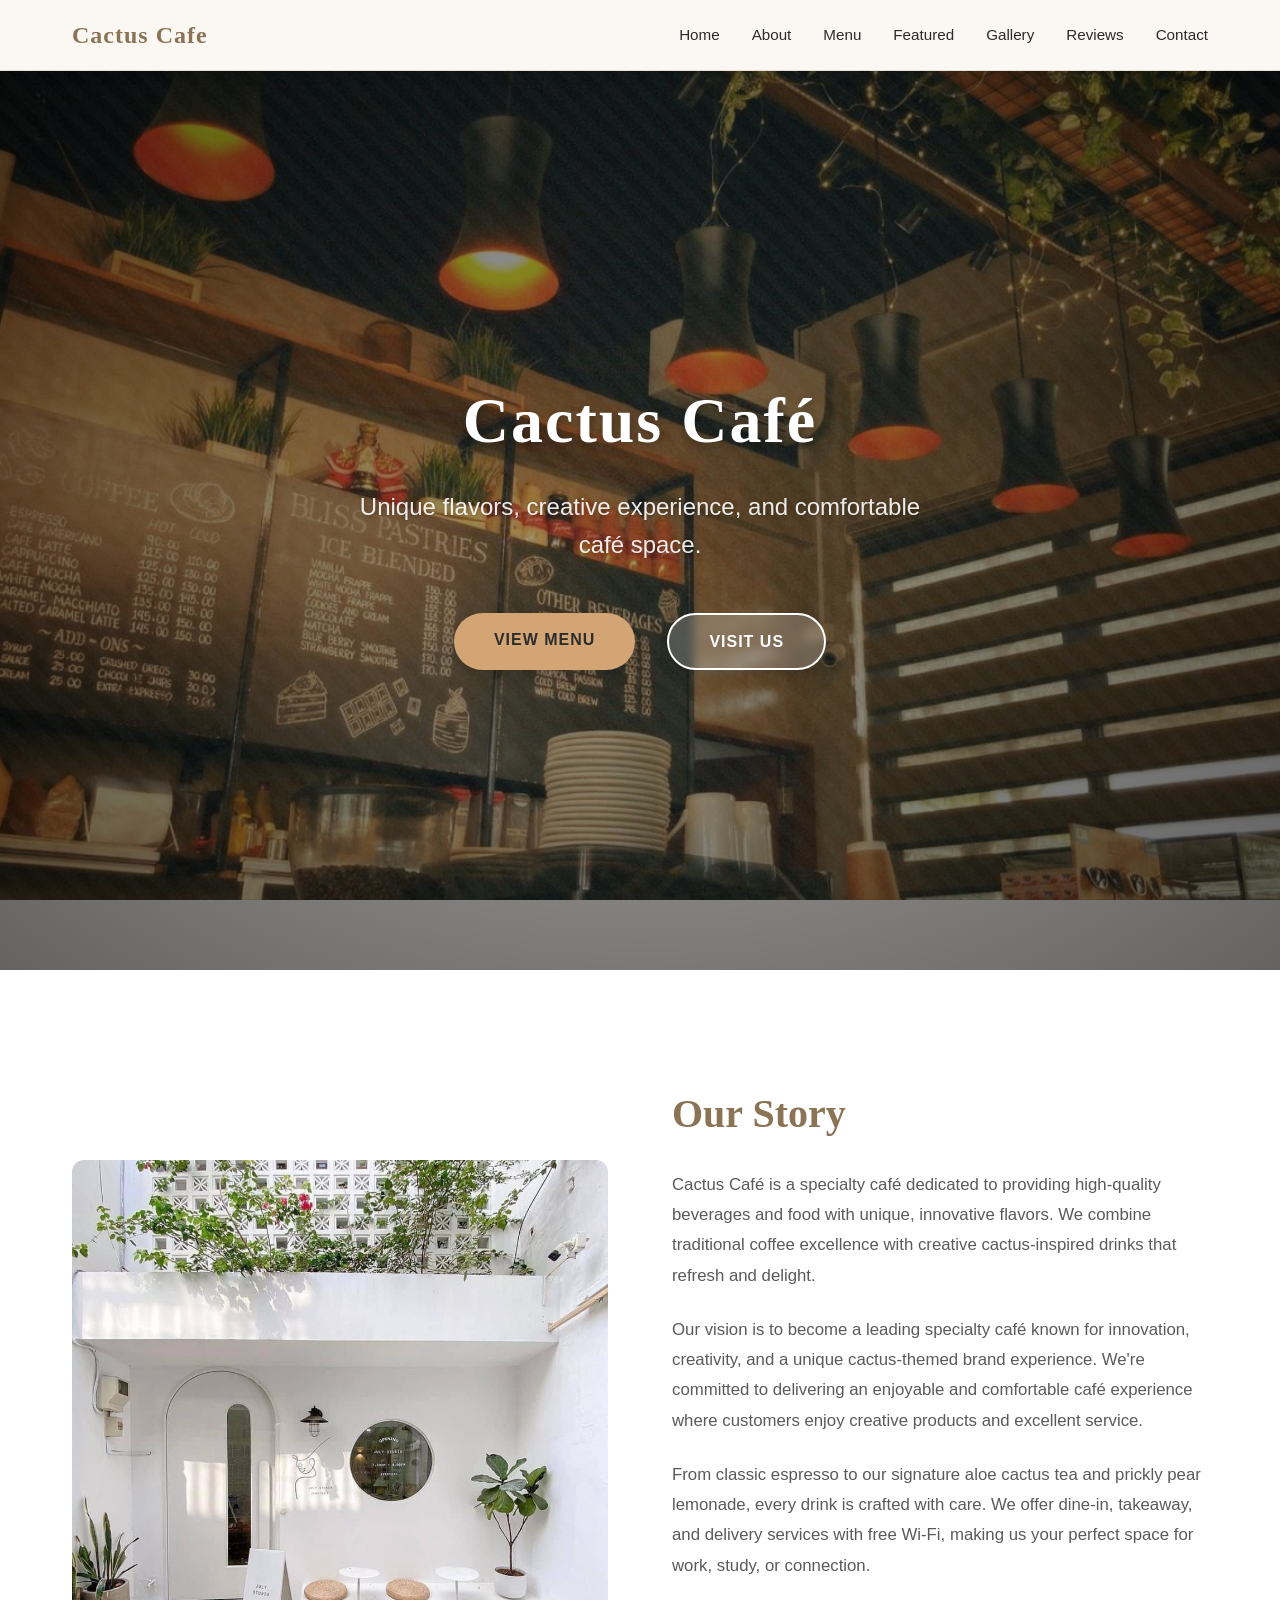
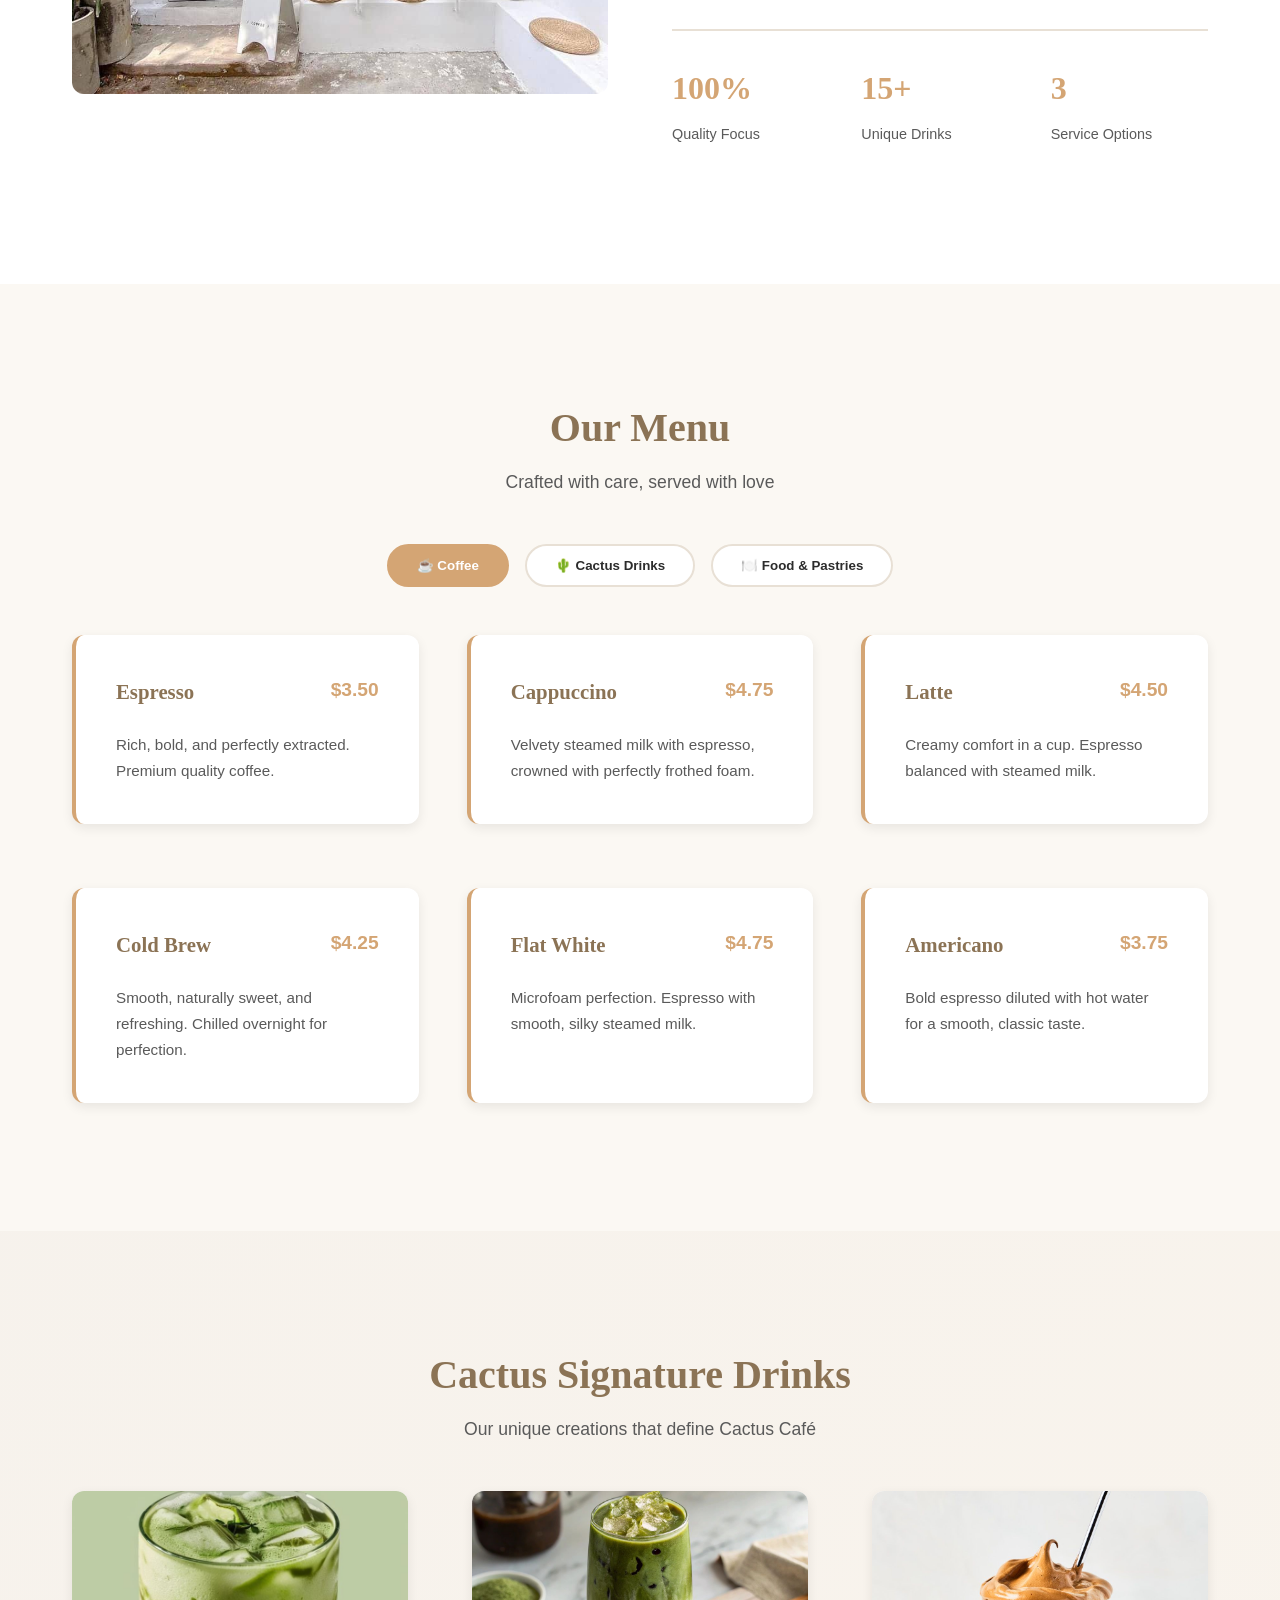
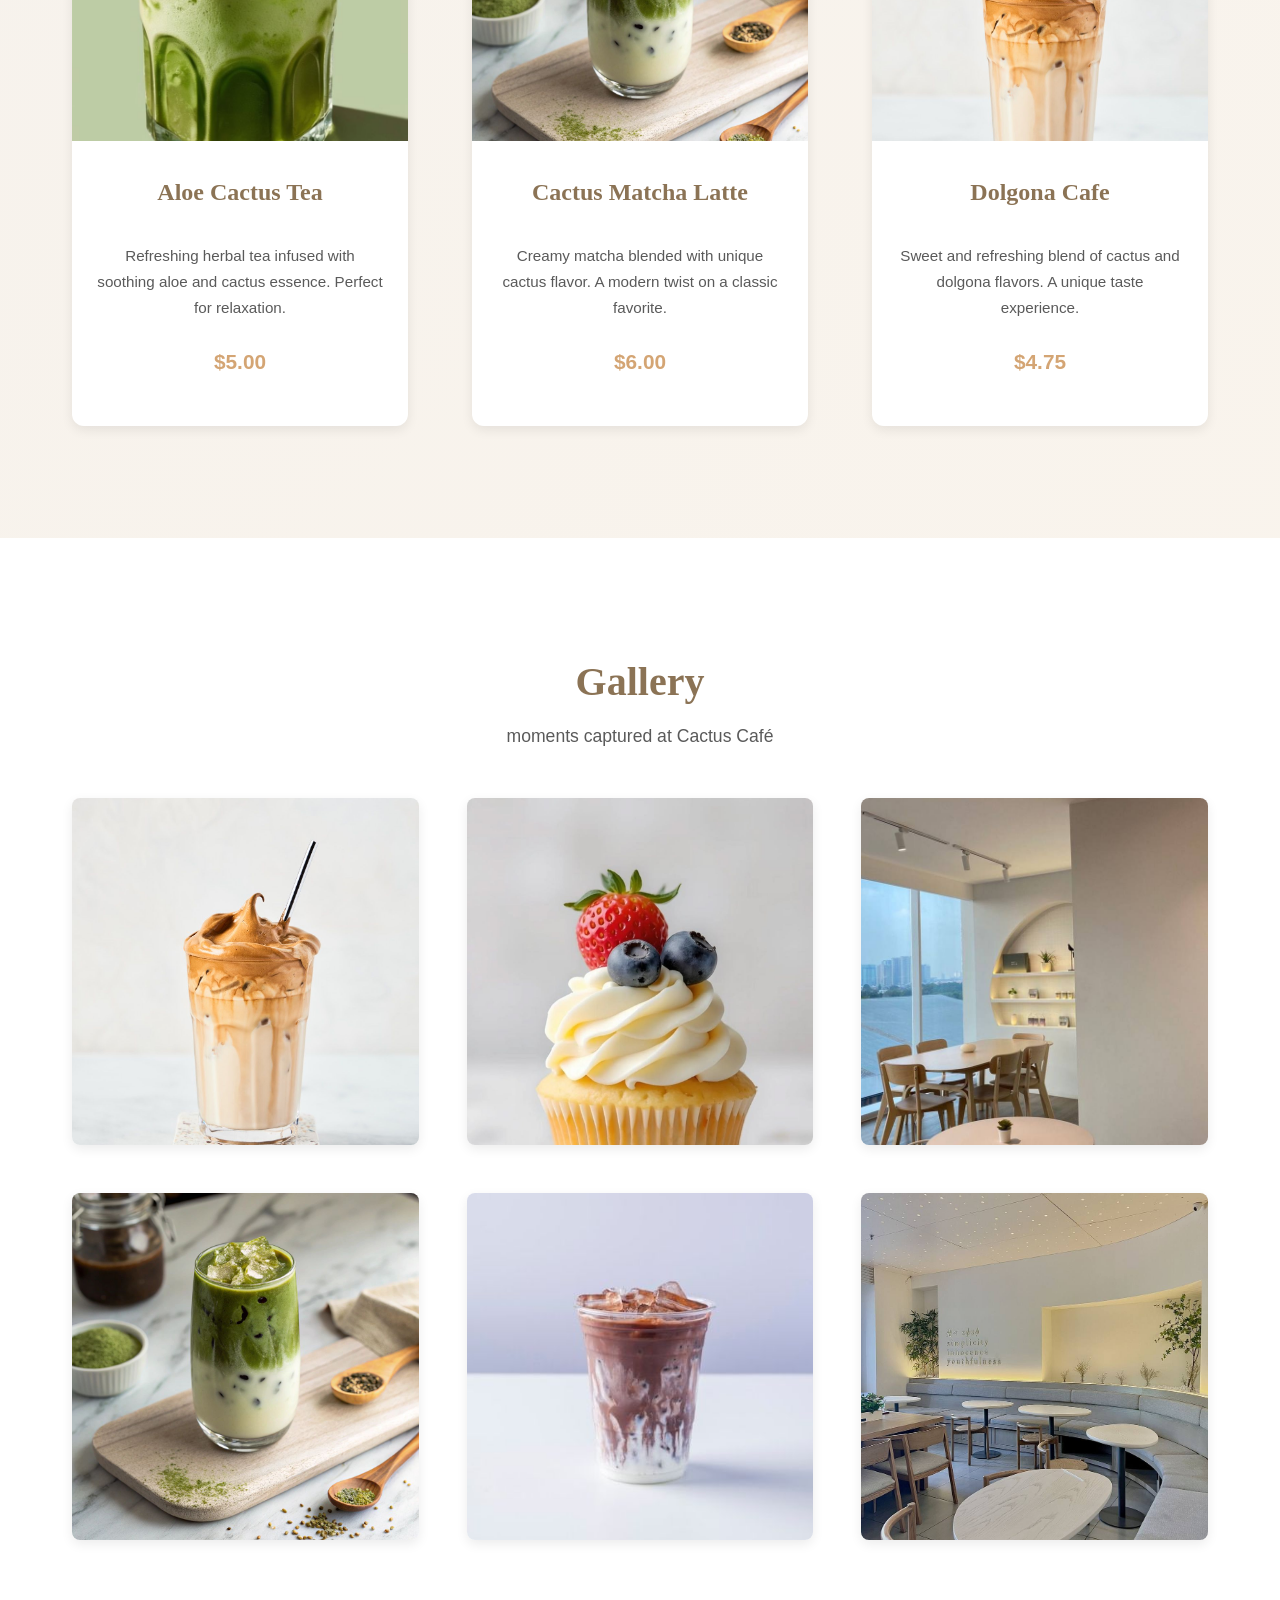
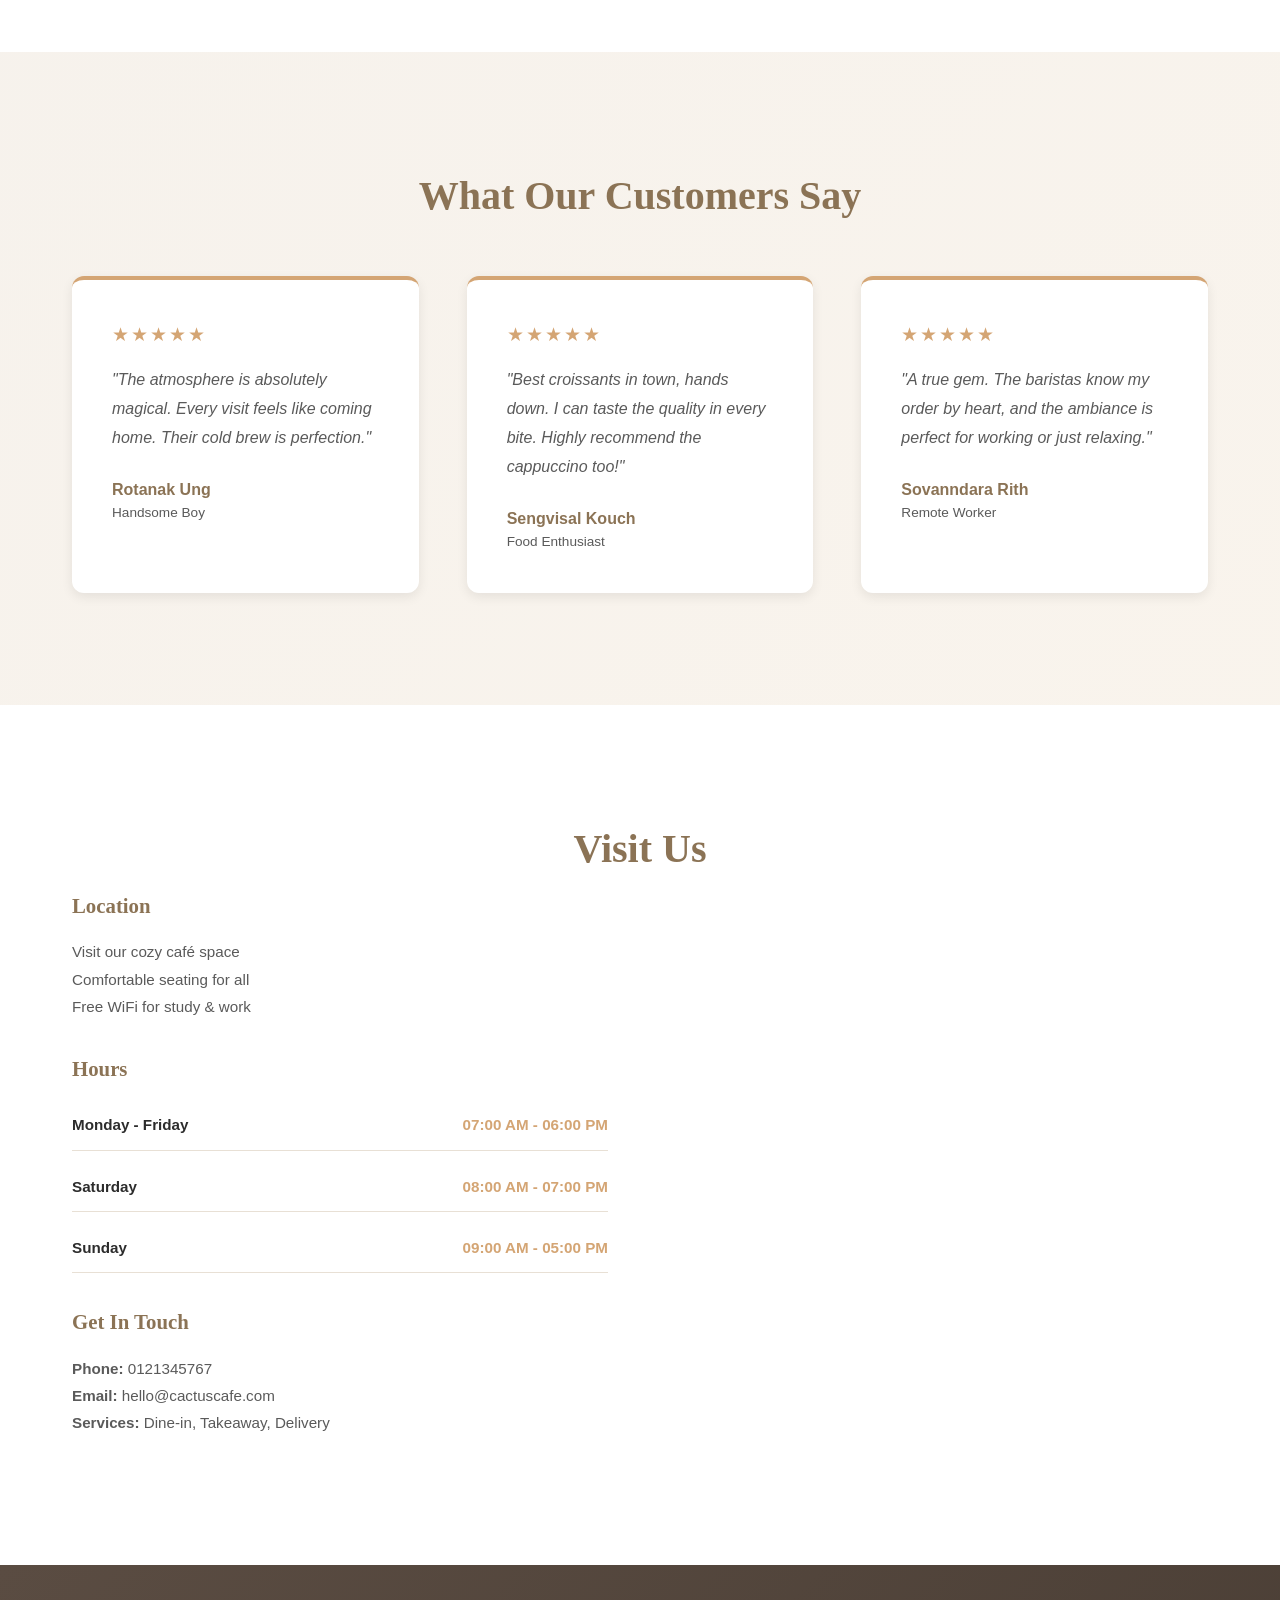
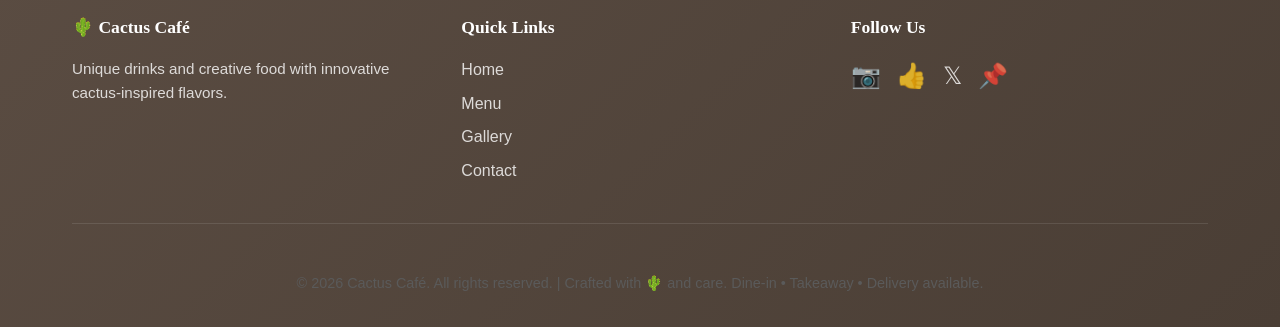
==== index.html @ aa080a0a "Add files via upload" ====
<!DOCTYPE html>
<html lang="en">
<head>
    <meta charset="UTF-8">
    <meta name="viewport" content="width=device-width, initial-scale=1.0">
    <meta name="description" content="Brewed With Passion - Specialty coffee, artisan pastries, and good conversations">
    <title>Brewed With Passion - Specialty Café</title>
    <link rel="stylesheet" href="css/styles.css">
</head>
<body>
    <!-- Navigation Bar -->
    <nav class="navbar">
        <div class="navbar-container">
            <div class="logo">Cactus Cafe</div>
            <ul class="nav-menu">
                <li><a href="#home" class="nav-link">Home</a></li>
                <li><a href="#about" class="nav-link">About</a></li>
                <li><a href="#menu" class="nav-link">Menu</a></li>
                <li><a href="#featured" class="nav-link">Featured</a></li>
                <li><a href="#gallery" class="nav-link">Gallery</a></li>
                <li><a href="#testimonials" class="nav-link">Reviews</a></li>
                <li><a href="#contact" class="nav-link">Contact</a></li>
            </ul>
            <div class="hamburger">
                <span></span>
                <span></span>
                <span></span>
            </div>
        </div>
    </nav>

    <!-- Hero Section -->
    <section id="home" class="hero">
        <div class="hero-overlay"></div>
        <div class="hero-content">
            <h1 class="hero-title">Cactus Café</h1>
            <p class="hero-tagline">Unique flavors, creative experience, and comfortable café space.</p>
            <div class="hero-buttons">
                <a href="#menu" class="btn btn-primary">View Menu</a>
                <a href="#contact" class="btn btn-secondary">Visit Us</a>
            </div>
        </div>
    </section>

    <!-- About Section -->
    <section id="about" class="about">
        <div class="container">
            <div class="about-grid">
                <div class="about-image fade-in">
                    <img src="./pictures/photo_2026-02-24_01-45-37.jpg" alt="About Us" class="responsive-image">
                </div>
                <div class="about-content fade-in">
                    <h2>Our Story</h2>
                    <p>Cactus Café is a specialty café dedicated to providing high-quality beverages and food with unique, innovative flavors. We combine traditional coffee excellence with creative cactus-inspired drinks that refresh and delight.</p>
                    <p>Our vision is to become a leading specialty café known for innovation, creativity, and a unique cactus-themed brand experience. We're committed to delivering an enjoyable and comfortable café experience where customers enjoy creative products and excellent service.</p>
                    <p>From classic espresso to our signature aloe cactus tea and prickly pear lemonade, every drink is crafted with care. We offer dine-in, takeaway, and delivery services with free Wi-Fi, making us your perfect space for work, study, or connection.</p>
                    <div class="about-stats">
                        <div class="stat">
                            <h3>100%</h3>
                            <p>Quality Focus</p>
                        </div>
                        <div class="stat">
                            <h3>15+</h3>
                            <p>Unique Drinks</p>
                        </div>
                        <div class="stat">
                            <h3>3</h3>
                            <p>Service Options</p>
                        </div>
                    </div>
                </div>
            </div>
        </div>
    </section>

    <!-- Menu Section -->
    <section id="menu" class="menu">
        <div class="container">
            <h2 class="section-title">Our Menu</h2>
            <p class="section-subtitle">Crafted with care, served with love</p>
            
            <div class="menu-categories">
                <button class="category-btn active" data-category="coffee">☕ Coffee</button>
                <button class="category-btn" data-category="cactus">🌵 Cactus Drinks</button>
                <button class="category-btn" data-category="food">🍽️ Food & Pastries</button>
            </div>

            <div class="menu-items">
                <!-- Coffee Items -->
                <div class="menu-category" data-category="coffee">
                    <div class="menu-card fade-in">
                        <div class="menu-header">
                            <h3>Espresso</h3>
                            <span class="price">$3.50</span>
                        </div>
                        <p>Rich, bold, and perfectly extracted. Premium quality coffee.</p>
                    </div>
                    <div class="menu-card fade-in">
                        <div class="menu-header">
                            <h3>Cappuccino</h3>
                            <span class="price">$4.75</span>
                        </div>
                        <p>Velvety steamed milk with espresso, crowned with perfectly frothed foam.</p>
                    </div>
                    <div class="menu-card fade-in">
                        <div class="menu-header">
                            <h3>Latte</h3>
                            <span class="price">$4.50</span>
                        </div>
                        <p>Creamy comfort in a cup. Espresso balanced with steamed milk.</p>
                    </div>
                    <div class="menu-card fade-in">
                        <div class="menu-header">
                            <h3>Cold Brew</h3>
                            <span class="price">$4.25</span>
                        </div>
                        <p>Smooth, naturally sweet, and refreshing. Chilled overnight for perfection.</p>
                    </div>
                    <div class="menu-card fade-in">
                        <div class="menu-header">
                            <h3>Flat White</h3>
                            <span class="price">$4.75</span>
                        </div>
                        <p>Microfoam perfection. Espresso with smooth, silky steamed milk.</p>
                    </div>
                    <div class="menu-card fade-in">
                        <div class="menu-header">
                            <h3>Americano</h3>
                            <span class="price">$3.75</span>
                        </div>
                        <p>Bold espresso diluted with hot water for a smooth, classic taste.</p>
                    </div>
                </div>

                <!-- Cactus Drinks Items -->
                <div class="menu-category" data-category="cactus" style="display: none;">
                    <div class="menu-card fade-in">
                        <div class="menu-header">
                            <h3>Aloe Cactus Tea</h3>
                            <span class="price">$5.00</span>
                        </div>
                        <p>Refreshing herbal tea infused with soothing aloe and cactus essence.</p>
                    </div>
                    <div class="menu-card fade-in">
                        <div class="menu-header">
                            <h3>Cactus Matcha Latte</h3>
                            <span class="price">$6.00</span>
                        </div>
                        <p>Creamy matcha latte blended with unique cactus flavor for a modern twist.</p>
                    </div>
                    <div class="menu-card fade-in">
                        <div class="menu-header">
                            <h3>Prickly Pear Lemonade</h3>
                            <span class="price">$4.75</span>
                        </div>
                        <p>Sweet and tangy prickly pear juice blended with fresh lemon juice and ice.</p>
                    </div>
                    <div class="menu-card fade-in">
                        <div class="menu-header">
                            <h3>Cactus Iced Coffee</h3>
                            <span class="price">$5.25</span>
                        </div>
                        <p>Cold brew coffee enhanced with subtle cactus and natural sweetness.</p>
                    </div>
                    <div class="menu-card fade-in">
                        <div class="menu-header">
                            <h3>Cactus Smoothie</h3>
                            <span class="price">$5.50</span>
                        </div>
                        <p>Blended prickly pear with banana, yogurt, and a hint of cactus essence.</p>
                    </div>
                    <div class="menu-card fade-in">
                        <div class="menu-header">
                            <h3>Cactus Cooler</h3>
                            <span class="price">$4.50</span>
                        </div>
                        <p>Unique blend of cactus fruit juice with mint and sparkling water.</p>
                    </div>
                </div>

                <!-- Food & Pastries Items -->
                <div class="menu-category" data-category="food" style="display: none;">
                    <div class="menu-card fade-in">
                        <div class="menu-header">
                            <h3>Cactus Cupcake</h3>
                            <span class="price">$4.95</span>
                        </div>
                        <p>Signature cactus-flavored cupcake with creamy frosting. A Cactus Café favorite.</p>
                    </div>
                    <div class="menu-card fade-in">
                        <div class="menu-header">
                            <h3>Brownie</h3>
                            <span class="price">$4.50</span>
                        </div>
                        <p>Rich, fudgy chocolate brownie. Perfect pairing with any beverage.</p>
                    </div>
                    <div class="menu-card fade-in">
                        <div class="menu-header">
                            <h3>Croissant</h3>
                            <span class="price">$4.50</span>
                        </div>
                        <p>Buttery, flaky pastry. Freshly baked for quality and taste.</p>
                    </div>
                    <div class="menu-card fade-in">
                        <div class="menu-header">
                            <h3>Sandwich</h3>
                            <span class="price">$7.50</span>
                        </div>
                        <p>Fresh ingredients with your choice of fillings. Made daily with premium quality.</p>
                    </div>
                    <div class="menu-card fade-in">
                        <div class="menu-header">
                            <h3>Salad</h3>
                            <span class="price">$8.00</span>
                        </div>
                        <p>Fresh greens with seasonal vegetables and house dressing. Healthy choice.</p>
                    </div>
                    <div class="menu-card fade-in">
                        <div class="menu-header">
                            <h3>Breakfast Set</h3>
                            <span class="price">$9.95</span>
                        </div>
                        <p>Toast, egg, and choice of bacon or sausage. Energize your morning.</p>
                    </div>
                </div>
            </div>
        </div>
    </section>

    <!-- Featured Section -->
    <section id="featured" class="featured">
        <div class="container">
            <h2 class="section-title">Cactus Signature Drinks</h2>
            <p class="section-subtitle">Our unique creations that define Cactus Café</p>
            <div class="featured-grid">
                <div class="featured-card fade-in">
                    <div class="featured-image">
                        <img src="./pictures/aloe.jpg" alt="Aloe Cactus Tea" class="responsive-image">
                    </div>
                    <h3>Aloe Cactus Tea</h3>
                    <p class="featured-description">Refreshing herbal tea infused with soothing aloe and cactus essence. Perfect for relaxation.</p>
                    <span class="featured-price">$5.00</span>
                </div>
                <div class="featured-card fade-in">
                    <div class="featured-image">
                        <img src="./pictures/matcha.jpg" alt="Cactus Matcha Latte" class="responsive-image">
                    </div>
                    <h3>Cactus Matcha Latte</h3>
                    <p class="featured-description">Creamy matcha blended with unique cactus flavor. A modern twist on a classic favorite.</p>
                    <span class="featured-price">$6.00</span>
                </div>
                <div class="featured-card fade-in">
                    <div class="featured-image">
                        <img src="./pictures/dolgona.jpg" alt="Dolgona Cafe" class="responsive-image">
                    </div>
                    <h3>Dolgona Cafe</h3>
                    <p class="featured-description">Sweet and refreshing blend of cactus and dolgona flavors. A unique taste experience.</p>
                    <span class="featured-price">$4.75</span>
                </div>
            </div>
        </div>
    </section>

    <!-- Gallery Section -->
    <section id="gallery" class="gallery">
        <div class="container">
            <h2 class="section-title">Gallery</h2>
            <p class="section-subtitle">moments captured at Cactus Café</p>
            <div class="gallery-grid">
                <div class="gallery-item fade-in" data-image="1">
                    <img src="./pictures/dolgona.jpg" alt="Cactus Drinks" class="responsive-image">
                    <div class="gallery-overlay">
                        <span class="expand-icon">⬆</span>
                    </div>
                </div>
                <div class="gallery-item fade-in" data-image="2">
                    <img src="./pictures/cupcakes.jpg" alt="Cactus Cupcakes" class="responsive-image">
                    <div class="gallery-overlay">
                        <span class="expand-icon">⬆</span>
                    </div>
                </div>
                <div class="gallery-item fade-in" data-image="3">
                    <img src="./pictures/space.jpg" alt="Café Space" class="responsive-image">
                    <div class="gallery-overlay">
                        <span class="expand-icon">⬆</span>
                    </div>
                </div>
                <div class="gallery-item fade-in" data-image="4">
                    <img src="./pictures/matcha.jpg" alt="Matcha Drinks" class="responsive-image">
                    <div class="gallery-overlay">
                        <span class="expand-icon">⬆</span>
                    </div>
                </div>
                <div class="gallery-item fade-in" data-image="5">
                    <img src="./pictures/chocolate.jpg" alt="Menu Items" class="responsive-image">
                    <div class="gallery-overlay">
                        <span class="expand-icon">⬆</span>
                    </div>
                </div>
                <div class="gallery-item fade-in" data-image="6">
                    <img src="./pictures/intror.jpg" alt="Interior" class="responsive-image">
                    <div class="gallery-overlay">
                        <span class="expand-icon">⬆</span>
                    </div>
                </div>
            </div>
        </div>
    </section>

    <!-- Lightbox Modal -->
    <div id="lightbox" class="lightbox">
        <span class="lightbox-close">&times;</span>
        <div class="lightbox-image">
            <img src="https://via.placeholder.com/800x600?text=Gallery+Image" alt="Gallery Image" id="lightbox-img" class="responsive-image">
        </div>
        <div class="lightbox-nav">
            <button class="lightbox-prev">❮</button>
            <button class="lightbox-next">❯</button>
        </div>
    </div>

    <!-- Testimonials Section -->
    <section id="testimonials" class="testimonials">
        <div class="container">
            <h2 class="section-title">What Our Customers Say</h2>
            <div class="testimonials-grid">
                <div class="testimonial-card fade-in">
                    <div class="stars">★★★★★</div>
                    <p>"The atmosphere is absolutely magical. Every visit feels like coming home. Their cold brew is perfection."</p>
                    <div class="testimonial-author">
                        <strong>Rotanak Ung</strong>
                        <span>Handsome Boy</span>
                    </div>
                </div>
                <div class="testimonial-card fade-in">
                    <div class="stars">★★★★★</div>
                    <p>"Best croissants in town, hands down. I can taste the quality in every bite. Highly recommend the cappuccino too!"</p>
                    <div class="testimonial-author">
                        <strong>Sengvisal Kouch</strong>
                        <span>Food Enthusiast</span>
                    </div>
                </div>
                <div class="testimonial-card fade-in">
                    <div class="stars">★★★★★</div>
                    <p>"A true gem. The baristas know my order by heart, and the ambiance is perfect for working or just relaxing."</p>
                    <div class="testimonial-author">
                        <strong>Sovanndara Rith</strong>
                        <span>Remote Worker</span>
                    </div>
                </div>
            </div>
        </div>
    </section>

    <!-- Location & Hours Section -->
    <section id="contact" class="contact">
        <div class="container">
            <h2 class="section-title">Visit Us</h2>
            <div class="contact-grid">
                <div class="contact-info fade-in">
                    <h3>Location</h3>
                    <p class="address">Visit our cozy café space<br>Comfortable seating for all<br>Free WiFi for study & work</p>
                    
                    <h3>Hours</h3>
                    <div class="hours">
                        <div class="hour-row">
                            <span>Monday - Friday</span>
                            <span>07:00 AM - 06:00 PM</span>
                        </div>
                        <div class="hour-row">
                            <span>Saturday</span>
                            <span>08:00 AM - 07:00 PM</span>
                        </div>
                        <div class="hour-row">
                            <span>Sunday</span>
                            <span>09:00 AM - 05:00 PM</span>
                        </div>
                    </div>

                    <h3>Get In Touch</h3>
                    <p>
                        <strong>Phone:</strong> 0121345767<br>
                        <strong>Email:</strong> hello@cactuscafe.com<br>
                        <strong>Services:</strong> Dine-in, Takeaway, Delivery
                    </p>
                </div>

                <div class="map-container fade-in">
                    <iframe src="https://www.google.com/maps/embed?pb=!1m18!1m12!1m3!1d3847.502032117678!2d104.895406674982!3d11.582402688619679!2m3!1f0!2f0!3f0!3m2!1i1024!2i768!4f13.1!3m3!1m2!1s0x3109517bf7757d23%3A0x965c34888684bf1!2sParagon%20International%20University!5e1!3m2!1sen!2skh!4v1771876621769!5m2!1sen!2skh" width="100%" height="450" style="border:0;" allowfullscreen="" loading="lazy" referrerpolicy="no-referrer-when-downgrade"></iframe>
                </div>
            </div>
        </div>
    </section>

    <!-- Footer -->
    <footer class="footer">
        <div class="container">
            <div class="footer-content">
                <div class="footer-section">
                    <h4>🌵 Cactus Café</h4>
                    <p>Unique drinks and creative food with innovative cactus-inspired flavors.</p>
                </div>
                <div class="footer-section">
                    <h4>Quick Links</h4>
                    <ul>
                        <li><a href="#home">Home</a></li>
                        <li><a href="#menu">Menu</a></li>
                        <li><a href="#gallery">Gallery</a></li>
                        <li><a href="#contact">Contact</a></li>
                    </ul>
                </div>
                <div class="footer-section">
                    <h4>Follow Us</h4>
                    <div class="social-icons">
                        <a href="#" title="Instagram">📷</a>
                        <a href="#" title="Facebook">👍</a>
                        <a href="#" title="Twitter">𝕏</a>
                        <a href="#" title="Pinterest">📌</a>
                    </div>
                </div>
            </div>
            <div class="footer-bottom">
                <p>&copy; 2026 Cactus Café. All rights reserved. | Crafted with 🌵 and care. Dine-in • Takeaway • Delivery available.</p>
            </div>
        </div>
    </footer>

    <script src="script/script.js"></script>
</body>
</html>
---- css/styles.css ----
/* ========================================
   BREWED WITH PASSION - STYLESHEET
   Modern, Elegant Café Website
   ======================================== */

/* CSS Variables */
:root {
    --primary-brown: #8B7355;
    --secondary-brown: #A0826D;
    --accent-gold: #D4A574;
    --light-bg: #FBF8F3;
    --dark-text: #2C2C2C;
    --light-text: #5A5A5A;
    --border-color: #E8E0D5;
    --shadow-light: 0 4px 12px rgba(0, 0, 0, 0.08);
    --shadow-medium: 0 8px 24px rgba(0, 0, 0, 0.12);
    --shadow-large: 0 16px 40px rgba(0, 0, 0, 0.15);
    --transition: all 0.3s cubic-bezier(0.4, 0, 0.2, 1);
}

/* Reset & Base Styles */
* {
    margin: 0;
    padding: 0;
    box-sizing: border-box;
}

html {
    scroll-behavior: smooth;
}

body {
    font-family: 'Segoe UI', Tahoma, Geneva, Verdana, sans-serif;
    line-height: 1.6;
    color: var(--dark-text);
    background-color: var(--light-bg);
    overflow-x: hidden;
}

/* Image Responsive Styling */
.responsive-image {
    width: 100%;
    height: 100%;
    object-fit: cover;
    display: block;
}

/* Typography */
h1, h2, h3, h4, h5, h6 {
    font-family: 'Georgia', 'Garamond', serif;
    color: var(--primary-brown);
    margin-bottom: 1rem;
    font-weight: 600;
}

h2 {
    font-size: 2.5rem;
}

h3 {
    font-size: 1.5rem;
}

p {
    color: var(--light-text);
    margin-bottom: 1rem;
}

a {
    color: var(--accent-gold);
    text-decoration: none;
    transition: var(--transition);
}

a:hover {
    color: var(--primary-brown);
}

/* Container */
.container {
    max-width: 1200px;
    margin: 0 auto;
    padding: 0 2rem;
}

/* ========================================
   NAVIGATION BAR
   ======================================== */
.navbar {
    position: fixed;
    top: 0;
    width: 100%;
    background-color: rgba(251, 248, 243, 0.98);
    backdrop-filter: blur(10px);
    box-shadow: var(--shadow-light);
    z-index: 1000;
    border-bottom: 1px solid var(--border-color);
}

.navbar-container {
    max-width: 1200px;
    margin: 0 auto;
    padding: 0 2rem;
    display: flex;
    justify-content: space-between;
    align-items: center;
    height: 70px;
}

.logo {
    font-family: 'Georgia', serif;
    font-size: 1.5rem;
    font-weight: 700;
    color: var(--primary-brown);
    letter-spacing: 1px;
}

.nav-menu {
    display: flex;
    list-style: none;
    gap: 2rem;
    align-items: center;
}

.nav-link {
    color: var(--dark-text);
    font-size: 0.95rem;
    font-weight: 500;
    position: relative;
    transition: var(--transition);
}

.nav-link::after {
    content: '';
    position: absolute;
    bottom: -5px;
    left: 0;
    width: 0;
    height: 2px;
    background-color: var(--accent-gold);
    transition: var(--transition);
}

.nav-link:hover::after {
    width: 100%;
}

.hamburger {
    display: none;
    flex-direction: column;
    cursor: pointer;
}

.hamburger span {
    width: 25px;
    height: 3px;
    background-color: var(--primary-brown);
    margin: 5px 0;
    transition: var(--transition);
}

/* ========================================
   HERO SECTION
   ======================================== */
.hero {
    height: 100vh;
    background: url('../pictures/lanscapecafe.jpg') center/cover no-repeat fixed;
    position: relative;
    display: flex;
    align-items: center;
    justify-content: center;
    text-align: center;
    color: white;
    margin-top: 70px;
    overflow: hidden;
}

.hero::before {
    content: '';
    position: absolute;
    top: 0;
    left: 0;
    right: 0;
    bottom: 0;
    background-image: 
        repeating-linear-gradient(45deg, transparent, transparent 10px, rgba(255, 255, 255, 0.03) 10px, rgba(255, 255, 255, 0.03) 20px);
}

.hero-overlay {
    position: absolute;
    top: 0;
    left: 0;
    right: 0;
    bottom: 0;
    background: radial-gradient(ellipse at 50% 50%, rgba(0, 0, 0, 0.3), rgba(0, 0, 0, 0.6));
}

.hero-content {
    position: relative;
    z-index: 2;
    animation: fadeInUp 1s ease-out;
}

.hero-title {
    font-size: 4rem;
    font-weight: 700;
    margin-bottom: 1rem;
    color: white;
    text-shadow: 2px 2px 8px rgba(0, 0, 0, 0.3);
    letter-spacing: 2px;
}

.hero-tagline {
    font-size: 1.5rem;
    color: rgba(255, 255, 255, 0.9);
    margin-bottom: 3rem;
    max-width: 600px;
    margin-left: auto;
    margin-right: auto;
    text-shadow: 1px 1px 4px rgba(0, 0, 0, 0.2);
}

.hero-buttons {
    display: flex;
    gap: 2rem;
    justify-content: center;
    flex-wrap: wrap;
}

/* Buttons */
.btn {
    padding: 0.875rem 2.5rem;
    font-size: 1rem;
    font-weight: 600;
    border: none;
    border-radius: 50px;
    cursor: pointer;
    transition: var(--transition);
    text-transform: uppercase;
    letter-spacing: 1px;
    display: inline-block;
    box-shadow: 0 4px 15px rgba(0, 0, 0, 0.2);
}

.btn-primary {
    background-color: var(--accent-gold);
    color: var(--dark-text);
}

.btn-primary:hover {
    background-color: #E8B869;
    transform: translateY(-2px);
    box-shadow: 0 6px 20px rgba(212, 165, 116, 0.4);
}

.btn-secondary {
    background-color: rgba(255, 255, 255, 0.2);
    color: white;
    border: 2px solid white;
    backdrop-filter: blur(5px);
}

.btn-secondary:hover {
    background-color: rgba(255, 255, 255, 0.3);
    transform: translateY(-2px);
}

/* About Section */
section {
    padding: 7rem 0;
}

.about {
    padding: 7rem 0;
    background-color: white;
}

.about-grid {
    display: grid;
    grid-template-columns: 1fr 1fr;
    gap: 4rem;
    align-items: center;
}

.about-image {
    position: relative;
    border-radius: 12px;
    overflow: hidden;
}

.about-image .responsive-image {
    width: 100%;
    height: auto;
    min-height: 500px;
    object-fit: cover;
}

.about-content h2 {
    font-size: 2.5rem;
    margin-bottom: 1.5rem;
}

.about-content p {
    margin-bottom: 1.5rem;
    line-height: 1.8;
    font-size: 1.05rem;
}

.about-stats {
    display: grid;
    grid-template-columns: repeat(3, 1fr);
    gap: 2rem;
    margin-top: 3rem;
    padding-top: 2rem;
    border-top: 2px solid var(--border-color);
}

.stat h3 {
    font-size: 2rem;
    color: var(--accent-gold);
    margin-bottom: 0.5rem;
}

.stat p {
    font-size: 0.9rem;
    color: var(--light-text);
}

/* MENU SECTION */
.menu {
    padding: 7rem 0;
    background-color: var(--light-bg);
}

.section-title {
    text-align: center;
    font-size: 2.5rem;
    margin-bottom: 0.5rem;
}

.section-subtitle {
    text-align: center;
    color: var(--light-text);
    font-size: 1.1rem;
    margin-bottom: 3rem;
}

.menu-categories {
    display: flex;
    justify-content: center;
    gap: 1rem;
    margin-bottom: 3rem;
    flex-wrap: wrap;
}

.category-btn {
    padding: 0.75rem 1.75rem;
    border: 2px solid var(--border-color);
    background-color: white;
    color: var(--dark-text);
    border-radius: 25px;
    cursor: pointer;
    font-weight: 600;
    transition: var(--transition);
}

.category-btn.active,
.category-btn:hover {
    background-color: var(--accent-gold);
    color: white;
    border-color: var(--accent-gold);
}

.menu-items {
    display: grid;
    grid-template-columns: repeat(auto-fit, minmax(320px, 1fr));
    gap: 3rem;
    margin-top: 3rem;
}

.menu-category {
    display: contents;
}

.menu-card {
    background-color: white;
    padding: 2.5rem;
    border-radius: 12px;
    box-shadow: var(--shadow-light);
    transition: var(--transition);
    border-left: 4px solid var(--accent-gold);
    margin-bottom: 1rem;
}

.menu-card:hover {
    transform: translateY(-5px);
    box-shadow: var(--shadow-medium);
}

.menu-header {
    display: flex;
    justify-content: space-between;
    align-items: flex-start;
    margin-bottom: 1.5rem;
}

.menu-header h3 {
    font-size: 1.3rem;
    margin-bottom: 0;
    color: var(--primary-brown);
}

.price {
    font-size: 1.2rem;
    font-weight: 700;
    color: var(--accent-gold);
    white-space: nowrap;
    margin-left: 1rem;
}

.menu-card p {
    font-size: 0.95rem;
    color: var(--light-text);
    margin-bottom: 0;
    line-height: 1.7;
}

/* FEATURED SECTION */
.featured {
    padding: 7rem 0;
    background: linear-gradient(135deg, rgba(160, 130, 109, 0.05) 0%, rgba(212, 165, 116, 0.05) 100%);
}

.featured-grid {
    display: grid;
    grid-template-columns: repeat(auto-fit, minmax(300px, 1fr));
    gap: 4rem;
    margin-top: 3rem;
}

.featured-card {
    background-color: white;
    border-radius: 12px;
    overflow: hidden;
    box-shadow: var(--shadow-light);
    transition: var(--transition);
    text-align: center;
    padding-bottom: 1.5rem;
}

.featured-card:hover {
    transform: translateY(-8px);
    box-shadow: var(--shadow-large);
}

.featured-image {
    position: relative;
    overflow: hidden;
    height: 250px;
}

.featured-image .responsive-image {
    width: 100%;
    height: 100%;
    object-fit: cover;
    object-position: center;
}

.featured-card h3 {
    font-size: 1.5rem;
    padding: 2rem 1.5rem 0.5rem;
    margin-bottom: 0.5rem;
}

.featured-description {
    padding: 1rem 1.5rem;
    font-size: 0.95rem;
    color: var(--light-text);
    line-height: 1.7;
    margin-bottom: 0.5rem;
}

.featured-price {
    display: block;
    font-size: 1.3rem;
    font-weight: 700;
    color: var(--accent-gold);
    padding-bottom: 1.5rem;
}

/* GALLERY SECTION */
.gallery {
    padding: 7rem 0;
    background-color: white;
}

.gallery-grid {
    display: grid;
    grid-template-columns: repeat(auto-fit, minmax(280px, 1fr));
    gap: 3rem;
    margin-top: 3rem;
}

.gallery-item {
    position: relative;
    overflow: hidden;
    border-radius: 8px;
    aspect-ratio: 1;
    cursor: pointer;
    box-shadow: var(--shadow-light);
    transition: var(--transition);
}

.gallery-item:hover {
    transform: scale(1.05);
    box-shadow: var(--shadow-large);
}

.gallery-item .responsive-image {
    width: 100%;
    height: 100%;
    object-fit: cover;
    transition: var(--transition);
}

.gallery-item:hover .responsive-image {
    transform: scale(1.1);
}

.gallery-overlay {
    position: absolute;
    top: 0;
    left: 0;
    right: 0;
    bottom: 0;
    background-color: rgba(139, 115, 85, 0.7);
    display: flex;
    align-items: center;
    justify-content: center;
    opacity: 0;
    transition: var(--transition);
}

.gallery-item:hover .gallery-overlay {
    opacity: 1;
}

.expand-icon {
    font-size: 2rem;
    color: white;
    animation: bounce 0.6s ease-in-out infinite;
}

/* ========================================
   LIGHTBOX MODAL
   ======================================== */
.lightbox {
    position: fixed;
    top: 0;
    left: 0;
    right: 0;
    bottom: 0;
    background-color: rgba(0, 0, 0, 0.9);
    display: none;
    align-items: center;
    justify-content: center;
    z-index: 2000;
    opacity: 0;
    animation: fadeIn 0.3s ease-out forwards;
}

.lightbox.active {
    display: flex;
    opacity: 1;
}

.lightbox-close {
    position: absolute;
    top: 20px;
    right: 30px;
    font-size: 2.5rem;
    color: white;
    cursor: pointer;
    transition: var(--transition);
}

.lightbox-close:hover {
    color: var(--accent-gold);
}

.lightbox-image {
    max-width: 90%;
    max-height: 80%;
    animation: zoomIn 0.3s ease-out;
}

.lightbox-image .responsive-image {
    width: 100%;
    max-height: 80vh;
    object-fit: contain;
    border-radius: 8px;
}

.lightbox-nav {
    position: absolute;
    bottom: 20px;
    left: 50%;
    transform: translateX(-50%);
    display: flex;
    gap: 2rem;
}

.lightbox-prev,
.lightbox-next {
    background-color: rgba(255, 255, 255, 0.2);
    color: white;
    border: none;
    font-size: 1.5rem;
    padding: 0.75rem 1.5rem;
    border-radius: 50px;
    cursor: pointer;
    transition: var(--transition);
}

.lightbox-prev:hover,
.lightbox-next:hover {
    background-color: var(--accent-gold);
    color: var(--dark-text);
}

/* TESTIMONIALS SECTION */
.testimonials {
    padding: 7rem 0;
    background: linear-gradient(135deg, rgba(160, 130, 109, 0.05) 0%, rgba(212, 165, 116, 0.05) 100%);
}

.testimonials-grid {
    display: grid;
    grid-template-columns: repeat(auto-fit, minmax(300px, 1fr));
    gap: 3rem;
    margin-top: 3rem;
}

.testimonial-card {
    background-color: white;
    padding: 2.5rem;
    border-radius: 12px;
    box-shadow: var(--shadow-light);
    transition: var(--transition);
    border-top: 4px solid var(--accent-gold);
}

.testimonial-card:hover {
    transform: translateY(-5px);
    box-shadow: var(--shadow-medium);
}

.stars {
    font-size: 1.2rem;
    color: var(--accent-gold);
    margin-bottom: 1rem;
    letter-spacing: 2px;
}

.testimonial-card p {
    font-size: 1rem;
    margin-bottom: 1.5rem;
    line-height: 1.8;
    font-style: italic;
}

.testimonial-author {
    display: flex;
    flex-direction: column;
}

.testimonial-author strong {
    color: var(--primary-brown);
    font-size: 1rem;
}

.testimonial-author span {
    font-size: 0.85rem;
    color: var(--light-text);
}

/* CONTACT SECTION */
.contact {
    padding: 7rem 0;
    background-color: white;
}

.contact-grid {
    display: grid;
    grid-template-columns: 1fr 1fr;
    gap: 4rem;
    align-items: start;
}

.contact-info h3 {
    font-size: 1.3rem;
    margin-top: 2rem;
    margin-bottom: 1rem;
}

.contact-info h3:first-child {
    margin-top: 0;
}

.address {
    font-size: 1.05rem;
    line-height: 1.8;
    color: var(--light-text);
    margin-bottom: 1rem;
}

.hours {
    display: flex;
    flex-direction: column;
    gap: 0.75rem;
    margin-bottom: 1rem;
}

.hour-row {
    display: flex;
    justify-content: space-between;
    padding: 0.75rem 0;
    border-bottom: 1px solid var(--border-color);
    font-size: 0.95rem;
}

.hour-row span:first-child {
    font-weight: 600;
    color: var(--dark-text);
}

.hour-row span:last-child {
    color: var(--accent-gold);
    font-weight: 600;
}

.contact-info p {
    font-size: 0.95rem;
    line-height: 1.8;
}

.map-container fade-in {
    position: relative;
    border-radius: 12px;
    overflow: hidden;
    box-shadow: var(--shadow-medium);
}

.map-container .responsive-image {
    width: 100%;
    height: 400px;
    object-fit: cover;
    border-radius: 12px;
}

/* Responsive Google Maps iframe */
.map-container iframe {
    width: 100%;
    height: 450px;
    border: 0;
    border-radius: 8px;
    display: block;
}

/* ========================================
   FOOTER
   ======================================== */
.footer {
    background: linear-gradient(135deg, #5A4C42 0%, #4A3E35 100%);
    color: white;
    padding: 3rem 0 1rem;
}

.footer-content {
    display: grid;
    grid-template-columns: repeat(auto-fit, minmax(250px, 1fr));
    gap: 2rem;
    margin-bottom: 2rem;
    padding-bottom: 2rem;
    border-bottom: 1px solid rgba(255, 255, 255, 0.1);
}

.footer-section h4 {
    color: white;
    margin-bottom: 1rem;
    font-size: 1.1rem;
}

.footer-section p {
    color: rgba(255, 255, 255, 0.8);
    font-size: 0.95rem;
}

.footer-section ul {
    list-style: none;
}

.footer-section ul li {
    margin-bottom: 0.5rem;
}

.footer-section a {
    color: rgba(255, 255, 255, 0.8);
    transition: var(--transition);
}

.footer-section a:hover {
    color: var(--accent-gold);
}

.social-icons {
    display: flex;
    gap: 1rem;
}

.social-icons a {
    font-size: 1.5rem;
    transition: var(--transition);
}

.social-icons a:hover {
    transform: scale(1.2) translateY(-3px);
}

.footer-bottom {
    text-align: center;
    padding-top: 1rem;
    color: rgba(214, 214, 214, 0.644);
    font-size: 0.9rem;
}

/* ========================================
   PLACEHOLDER IMAGES
   ======================================== */
.placeholder-image {
    width: 100%;
    height: 100%;
    background: linear-gradient(135deg, #D4A574 0%, #C89966 50%, #B08A5A 100%);
    display: flex;
    align-items: center;
    justify-content: center;
    color: rgba(255, 255, 255, 0.7);
    font-weight: 600;
    font-size: 1.1rem;
    font-family: 'Georgia', serif;
}

.placeholder-tall {
    min-height: 500px;
}

/* ========================================
   ANIMATIONS
   ======================================== */
@keyframes fadeInUp {
    from {
        opacity: 0;
        transform: translateY(30px);
    }
    to {
        opacity: 1;
        transform: translateY(0);
    }
}

@keyframes fadeIn {
    from {
        opacity: 0;
    }
    to {
        opacity: 1;
    }
}

@keyframes zoomIn {
    from {
        opacity: 0;
        transform: scale(0.9);
    }
    to {
        opacity: 1;
        transform: scale(1);
    }
}

@keyframes slideInLeft {
    from {
        opacity: 0;
        transform: translateX(-30px);
    }
    to {
        opacity: 1;
        transform: translateX(0);
    }
}

@keyframes slideInRight {
    from {
        opacity: 0;
        transform: translateX(30px);
    }
    to {
        opacity: 1;
        transform: translateX(0);
    }
}

@keyframes bounce {
    0%, 100% {
        transform: translateY(0);
    }
    50% {
        transform: translateY(-10px);
    }
}

.fade-in {
    opacity: 0;
    animation: fadeInUp 0.6s ease-out forwards;
}

.fade-in:nth-child(1) { animation-delay: 0.1s; }
.fade-in:nth-child(2) { animation-delay: 0.2s; }
.fade-in:nth-child(3) { animation-delay: 0.3s; }
.fade-in:nth-child(4) { animation-delay: 0.4s; }
.fade-in:nth-child(5) { animation-delay: 0.5s; }
.fade-in:nth-child(6) { animation-delay: 0.6s; }

/* ========================================
   RESPONSIVE DESIGN
   ======================================== */

/* Tablet (768px and below) */
@media (max-width: 768px) {
    .nav-menu {
        gap: 1rem;
        font-size: 0.85rem;
    }

    .nav-link {
        font-size: 0.85rem;
    }

    .hero-title {
        font-size: 2.5rem;
    }

    .hero-tagline {
        font-size: 1.1rem;
    }

    .hero-buttons {
        gap: 1rem;
    }

    .btn {
        padding: 0.75rem 1.5rem;
        font-size: 0.85rem;
    }

    h2 {
        font-size: 2rem;
    }

    .section-title {
        font-size: 2rem;
    }

    .about-grid {
        grid-template-columns: 1fr;
        gap: 2rem;
    }

    .about-stats {
        grid-template-columns: 1fr;
        gap: 1.5rem;
    }

    .contact-grid {
        grid-template-columns: 1fr;
        gap: 2rem;
    }

    .map-placeholder {
        height: 300px;
    }

    .hamburger {
        display: flex;
    }

    .nav-menu {
        position: absolute;
        top: 70px;
        left: -100%;
        flex-direction: column;
        background-color: var(--light-bg);
        width: 100%;
        text-align: center;
        transition: left 0.3s;
        padding: 2rem 0;
        gap: 1rem;
    }

    .nav-menu.active {
        left: 0;
    }

    .footer-content {
        grid-template-columns: 1fr;
        gap: 1.5rem;
    }
}

/* Mobile (480px and below) */
@media (max-width: 480px) {
    .container {
        padding: 0 1rem;
    }

    .navbar-container {
        padding: 0 1rem;
    }

    .logo {
        font-size: 1.2rem;
    }

    .hero {
        height: 80vh;
        margin-top: 60px;
    }

    .hero-title {
        font-size: 1.8rem;
        letter-spacing: 1px;
    }

    .hero-tagline {
        font-size: 0.9rem;
    }

    .hero-buttons {
        flex-direction: column;
        gap: 1rem;
    }

    .btn {
        width: 100%;
    }

    .menu-categories {
        gap: 0.5rem;
    }

    .category-btn {
        padding: 0.6rem 1rem;
        font-size: 0.85rem;
    }

    .menu-card {
        padding: 1.5rem;
    }

    .about {
        padding: 3rem 0;
    }

    .menu {
        padding: 3rem 0;
    }

    .featured {
        padding: 3rem 0;
    }

    .gallery {
        padding: 3rem 0;
    }

    .testimonials {
        padding: 3rem 0;
    }

    .contact {
        padding: 3rem 0;
    }

    .gallery-grid {
        grid-template-columns: 1fr;
        gap: 1rem;
    }

    .gallery-item {
        aspect-ratio: 4/3;
    }

    .section-title {
        font-size: 1.5rem;
    }

    .section-subtitle {
        font-size: 0.95rem;
    }

    .featured-card h3 {
        font-size: 1.2rem;
    }

    .testimony-card p {
        font-size: 0.9rem;
    }

    .hour-row {
        flex-direction: column;
        gap: 0.25rem;
    }

    .footer-content {
        text-align: center;
    }

    .social-icons {
        justify-content: center;
    }

    .lightbox-nav {
        gap: 1rem;
    }

    .lightbox-prev,
    .lightbox-next {
        padding: 0.5rem 1rem;
        font-size: 1.2rem;
    }
}

/* Print Styles */
@media print {
    .navbar,
    .hero-buttons,
    .hamburger {
        display: none;
    }

    body {
        background-color: white;
    }

    section {
        page-break-inside: avoid;
    }
}
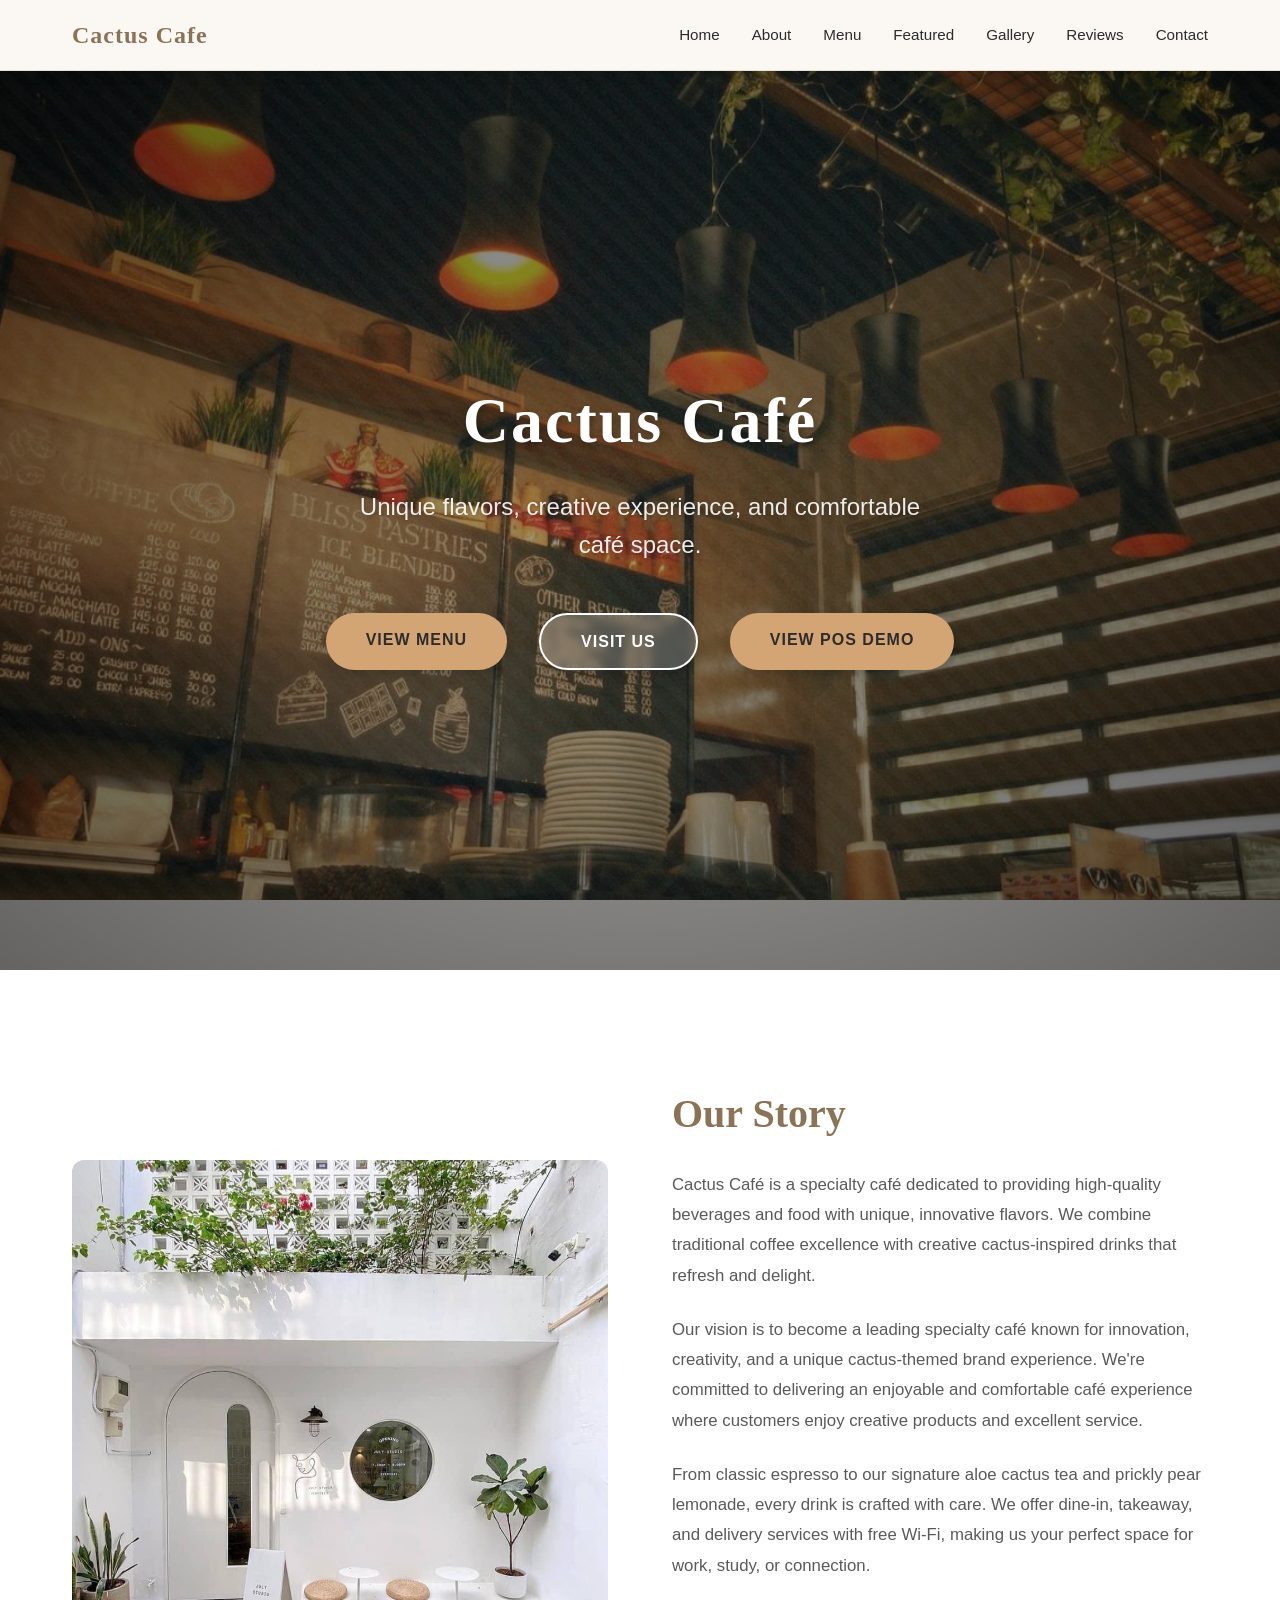
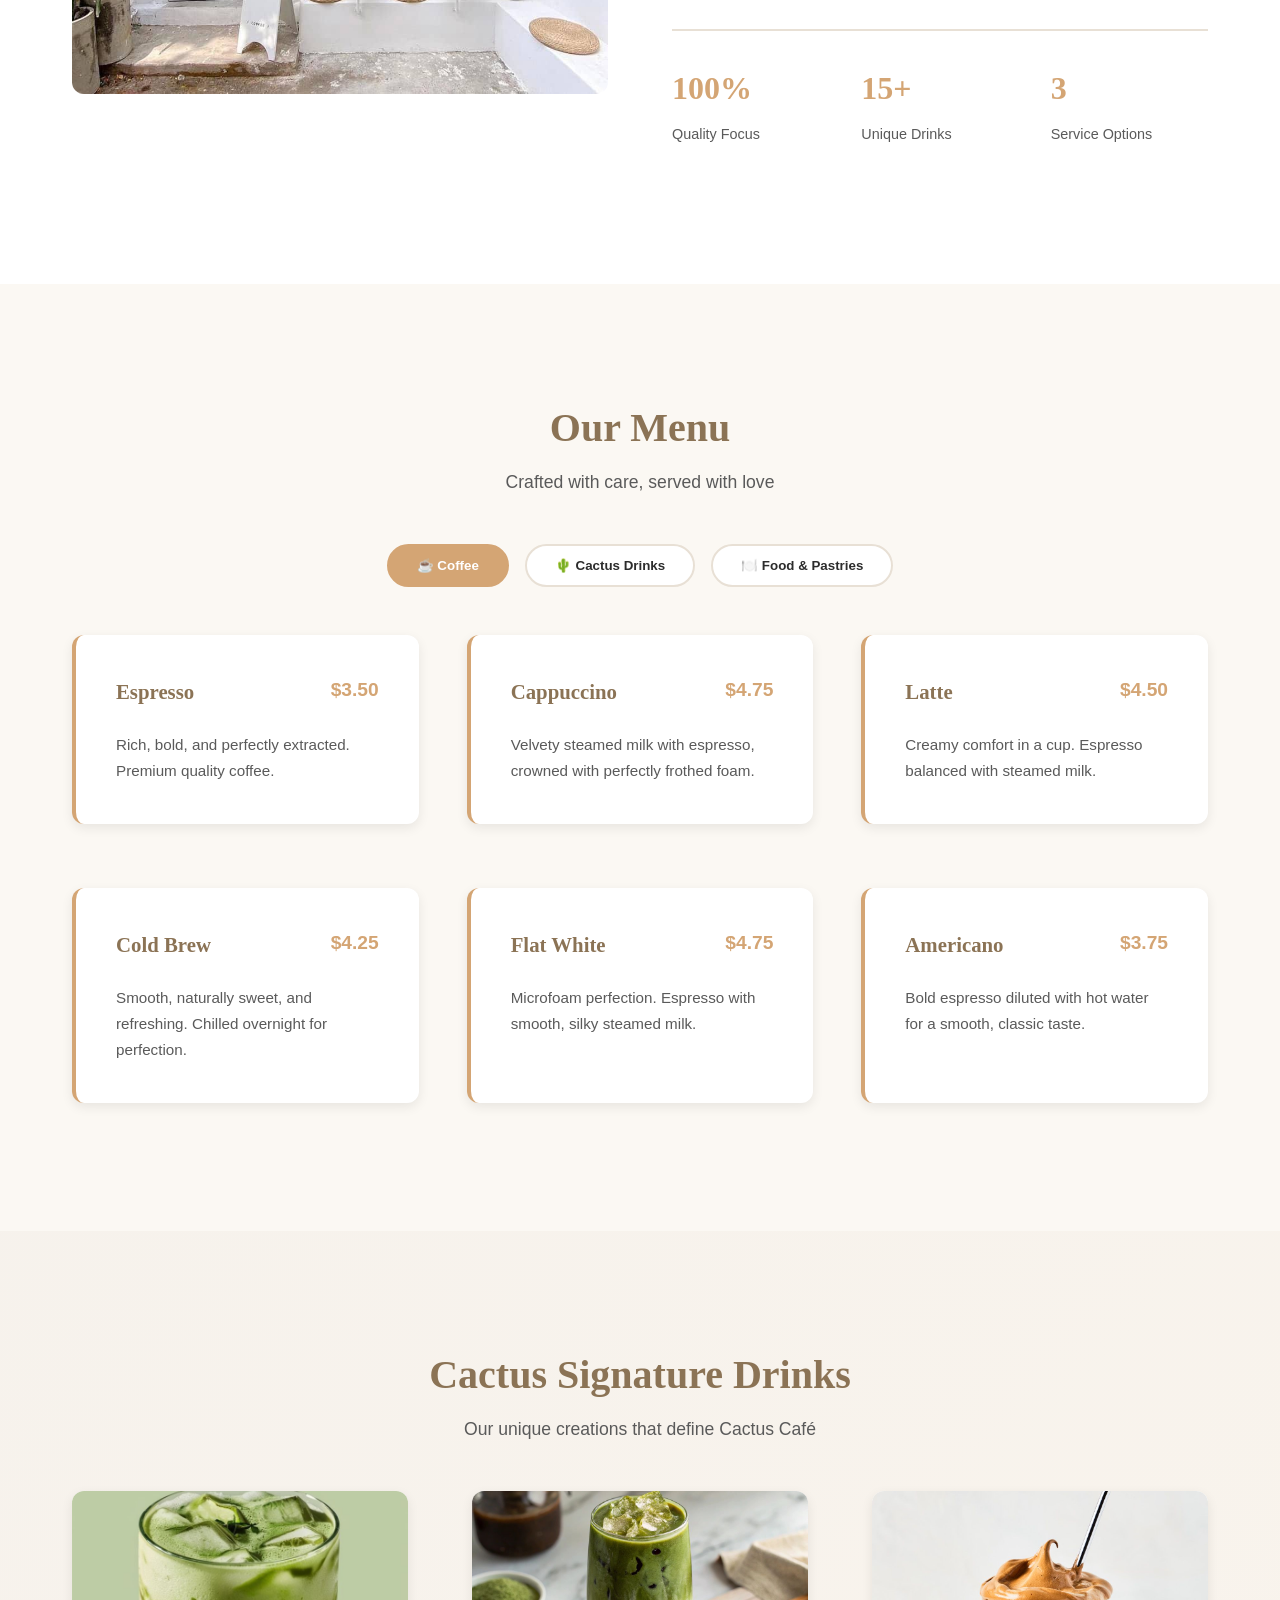
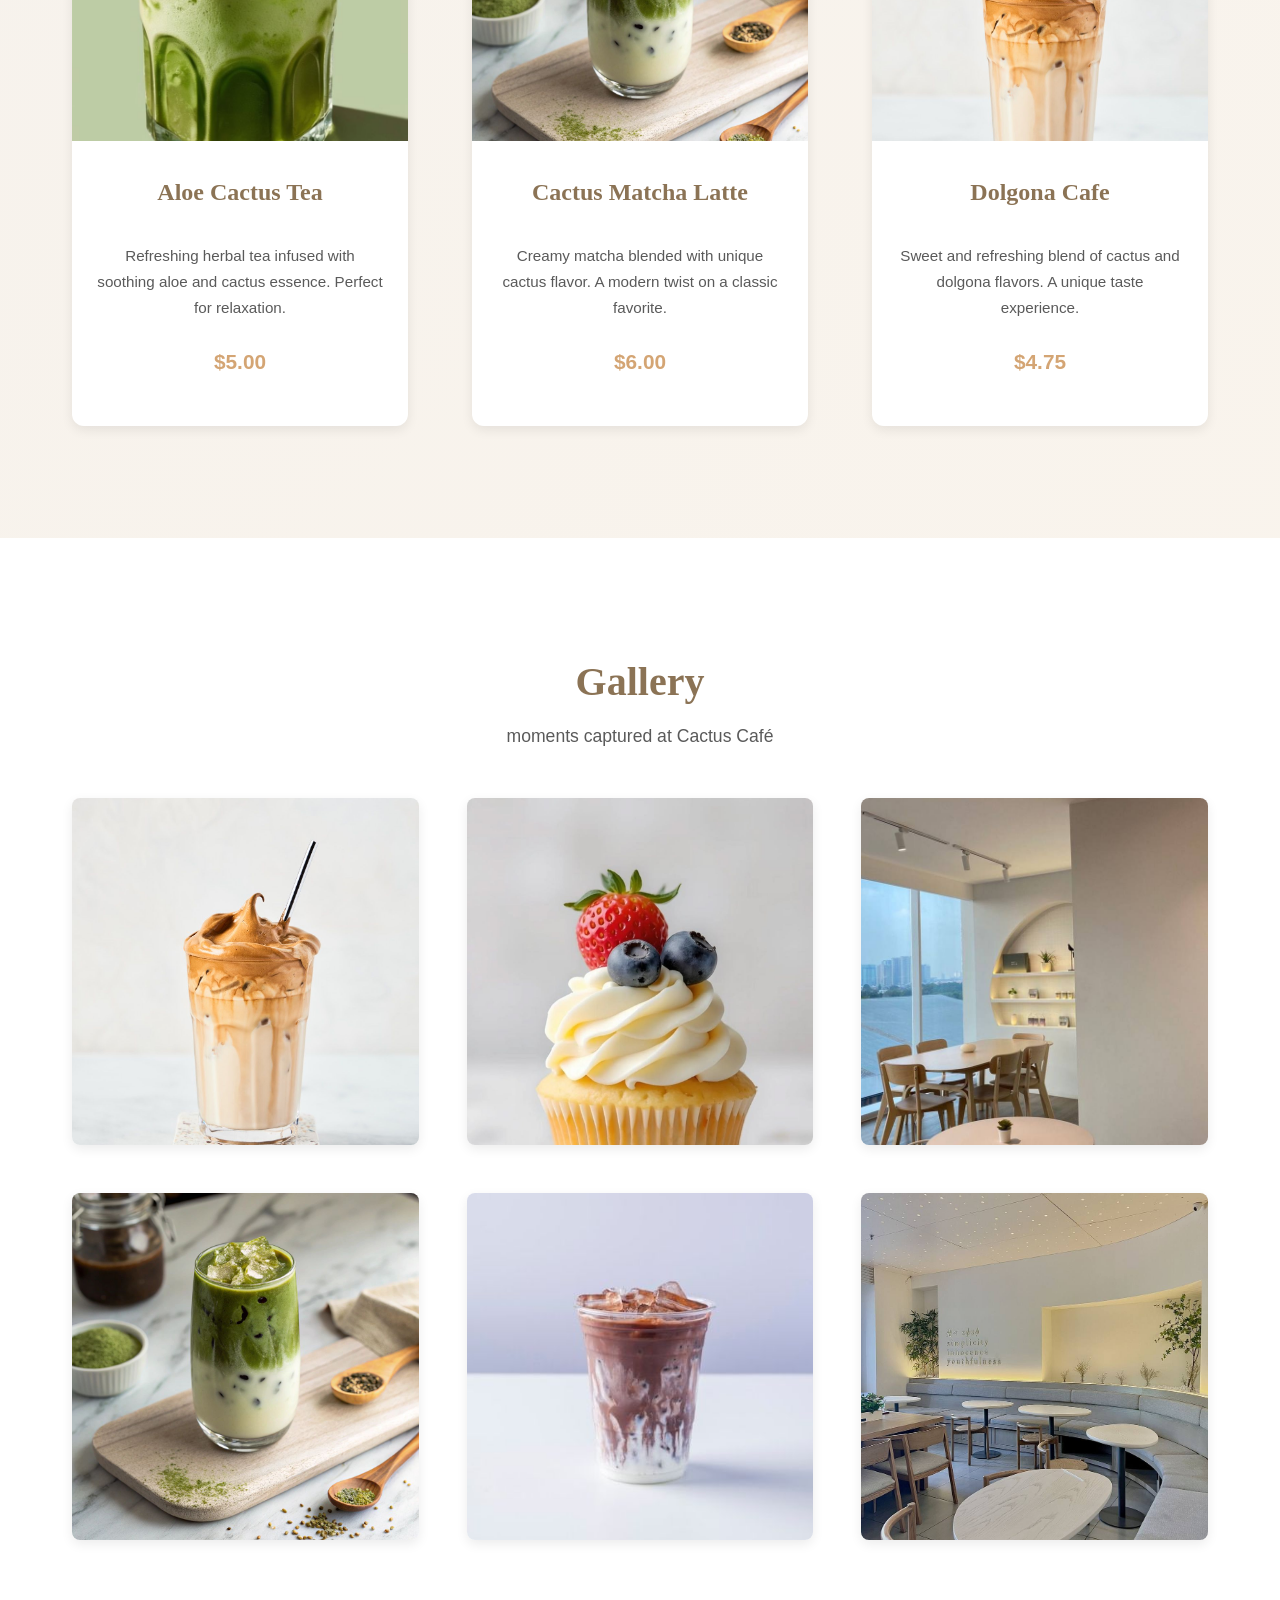
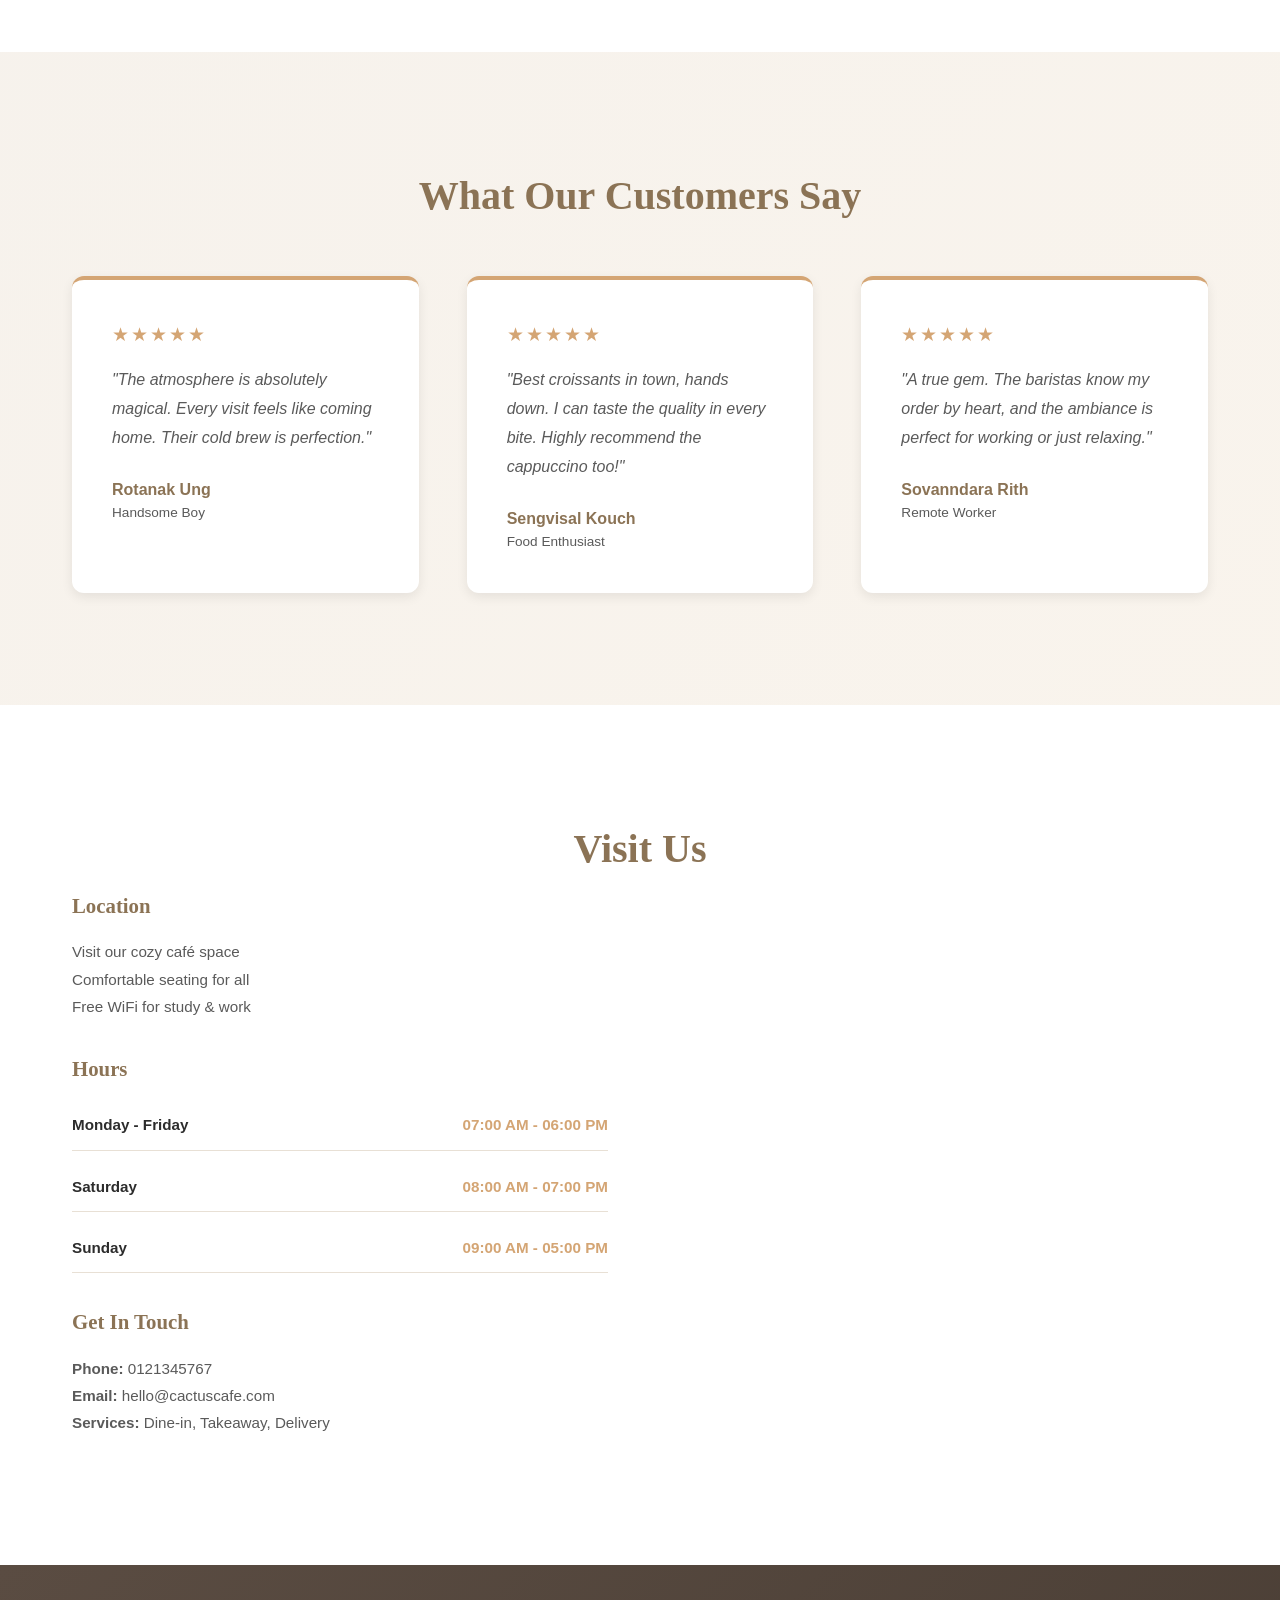
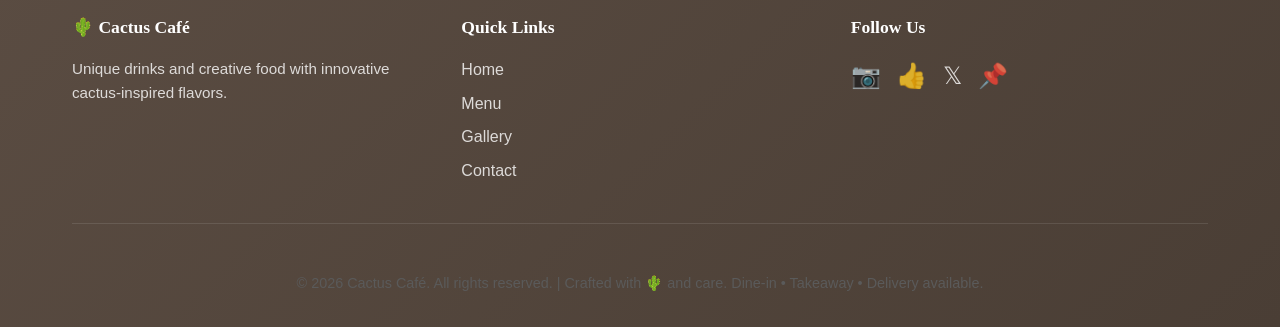
==== commit 49de1379: "Add files via upload" ====
--- a/index.html
+++ b/index.html
@@ -38,6 +38,7 @@
             <div class="hero-buttons">
                 <a href="#menu" class="btn btn-primary">View Menu</a>
                 <a href="#contact" class="btn btn-secondary">Visit Us</a>
+                <a href="pos.html" class="btn btn-primary">View POS Demo</a>
             </div>
         </div>
     </section>
--- a/css/styles.css
+++ b/css/styles.css
@@ -767,6 +767,347 @@
     display: block;
 }
 
+
+/* utility classes */
+.hidden { display: none !important; }
+
+/* POS page styles */
+.pos-topbar {
+    display: flex;
+    align-items: center;
+    justify-content: space-between;
+    padding: 0 2rem;
+    background: var(--light-bg);
+    border-bottom: 1px solid var(--border-color);
+    height: 60px;
+    position: sticky;
+    top: 0;
+    z-index: 1000;
+}
+.pos-topbar .pos-left { font-weight: bold; font-size: 1.2rem; }
+.pos-topbar .pos-center input {
+    width: 300px;
+    padding: 0.4rem 0.8rem;
+    border: 1px solid var(--border-color);
+    border-radius: 6px;
+}
+.pos-topbar .pos-right {
+    display: flex;
+    align-items: center;
+    gap: 1rem;
+    font-size: 0.9rem;
+}
+.pos-topbar .status-pill {
+    background: var(--accent-gold);
+    color: white;
+    padding: 0.2rem 0.6rem;
+    border-radius: 12px;
+    font-size: 0.8rem;
+}
+
+.pos-main {
+    display: grid;
+    grid-template-columns: 2fr 1.5fr 2fr;
+    gap: 1.5rem;
+    padding: 2rem;
+}
+.pos-products, .pos-cart, .pos-checkout {
+    background: white;
+    border-radius: 12px;
+    box-shadow: var(--shadow-light);
+    padding: 1.5rem;
+    max-height: calc(100vh - 120px);
+    overflow-y: auto;
+}
+
+.pos-categories {
+    display: flex;
+    gap: 0.5rem;
+    flex-wrap: wrap;
+    margin-bottom: 1rem;
+}
+.pos-categories .category-chip {
+    padding: 0.4rem 0.8rem;
+    border: 1px solid var(--border-color);
+    border-radius: 20px;
+    cursor: pointer;
+    font-size: 0.85rem;
+}
+.pos-categories .category-chip.active {
+    background: var(--accent-gold);
+    color: white;
+    border-color: var(--accent-gold);
+}
+
+.products-grid {
+    display: grid;
+    grid-template-columns: repeat(auto-fill,minmax(120px,1fr));
+    gap: 1rem;
+}
+.product-card {
+    display: flex;
+    flex-direction: column;
+    align-items: center;
+    text-align: center;
+    padding: 0.8rem;
+    border: 1px solid var(--border-color);
+    border-radius: 8px;
+}
+.product-card .price {
+    font-weight: bold;
+    margin: 0.5rem 0;
+}
+.product-card button {
+    padding: 0.3rem 0.6rem;
+    font-size: 0.85rem;
+}
+
+.pos-cart .cart-item {
+    display: flex;
+    justify-content: space-between;
+    align-items: center;
+    margin-bottom: 0.8rem;
+}
+.pos-cart .cart-item .qty-controls {
+    display: flex;
+    gap: 0.2rem;
+}
+.pos-cart .cart-item button {
+    padding: 0.2rem 0.4rem;
+}
+
+.pos-cart .totals {
+    margin-top: 1rem;
+    border-top: 1px solid var(--border-color);
+    padding-top: 1rem;
+}
+
+.pos-cart input.promo {
+    width: 100%;
+    padding: 0.4rem;
+    margin-top: 0.5rem;
+    border: 1px solid var(--border-color);
+    border-radius: 6px;
+}
+
+.pos-cart .cart-buttons {
+    display: flex;
+    gap: 1rem;
+    margin-top: 1rem;
+}
+
+.pos-checkout .payment-methods {
+    display: flex;
+    gap: 0.5rem;
+    flex-wrap: wrap;
+    margin-bottom: 1rem;
+}
+.pos-checkout .payment-method {
+    padding: 0.6rem 1rem;
+    border: 1px solid var(--border-color);
+    border-radius: 8px;
+    cursor: pointer;
+    flex: 1;
+    text-align: center;
+}
+.pos-checkout .charge-btn {
+    width: 100%;
+    padding: 0.8rem;
+    margin-bottom: 1rem;
+    font-size: 1rem;
+}
+.pos-checkout .charge-btn.disabled {
+    background: var(--border-color);
+    cursor: not-allowed;
+}
+
+.pos-checkout .receipt {
+    background: #f9f9f9;
+    padding: 1rem;
+    border-radius: 8px;
+    font-size: 0.85rem;
+}
+.pos-checkout .receipt .item {
+    display: flex;
+    justify-content: space-between;
+}
+.pos-checkout .receipt-buttons {
+    display: flex;
+    gap: 0.5rem;
+    margin-top: 0.5rem;
+}
+
+/* Stock Management Styles */
+.stock-mgmt-btn {
+    padding: 0.4rem 0.8rem;
+    border: 1px solid var(--border-color);
+    border-radius: 6px;
+    background: white;
+    color: var(--dark-text);
+    cursor: pointer;
+    font-size: 0.9rem;
+    transition: var(--transition);
+}
+.stock-mgmt-btn:hover {
+    background: var(--accent-gold);
+    color: white;
+    border-color: var(--accent-gold);
+}
+
+.stock-badge {
+    font-size: 0.75rem;
+    padding: 0.3rem 0.5rem;
+    border-radius: 4px;
+    font-weight: 600;
+    margin: 0.4rem 0;
+}
+.stock-badge.in-stock {
+    background: #d4edda;
+    color: #155724;
+}
+.stock-badge.low-stock {
+    background: #fff3cd;
+    color: #856404;
+}
+.stock-badge.out-of-stock {
+    background: #f8d7da;
+    color: #721c24;
+}
+
+.product-card button:disabled {
+    background: #e9ecef;
+    color: #6c757d;
+    cursor: not-allowed;
+    opacity: 0.6;
+}
+
+.inventory-list {
+    max-height: 400px;
+    overflow-y: auto;
+    margin: 1rem 0;
+    border: 1px solid var(--border-color);
+    border-radius: 8px;
+}
+.inventory-item {
+    display: flex;
+    justify-content: space-between;
+    align-items: center;
+    padding: 0.8rem;
+    border-bottom: 1px solid var(--border-color);
+}
+.inventory-item:last-child {
+    border-bottom: none;
+}
+.inventory-info {
+    display: flex;
+    flex-direction: column;
+    flex: 1;
+}
+.inventory-info strong {
+    margin-bottom: 0.2rem;
+}
+.inventory-info span {
+    font-size: 0.85rem;
+    color: var(--light-text);
+}
+.inventory-controls {
+    display: flex;
+    gap: 0.3rem;
+    align-items: center;
+}
+.stock-btn {
+    padding: 0.3rem 0.6rem;
+    border: 1px solid var(--border-color);
+    background: white;
+    border-radius: 4px;
+    cursor: pointer;
+    font-weight: bold;
+    transition: var(--transition);
+}
+.stock-btn:hover {
+    background: var(--accent-gold);
+    color: white;
+    border-color: var(--accent-gold);
+}
+.stock-input {
+    width: 60px;
+    padding: 0.3rem;
+    border: 1px solid var(--border-color);
+    border-radius: 4px;
+    text-align: center;
+}
+.inventory-buttons {
+    display: flex;
+    gap: 0.5rem;
+    margin-top: 1rem;
+}
+.inventory-buttons button {
+    flex: 1;
+    padding: 0.6rem;
+    border: 1px solid var(--border-color);
+    border-radius: 6px;
+    cursor: pointer;
+    font-size: 0.9rem;
+    transition: var(--transition);
+}
+.inventory-buttons #save-inventory {
+    background: #28a745;
+    color: white;
+    border-color: #28a745;
+}
+.inventory-buttons #save-inventory:hover {
+    background: #218838;
+}
+.inventory-buttons #close-inventory {
+    background: white;
+    color: var(--dark-text);
+}
+.inventory-buttons #close-inventory:hover {
+    background: var(--light-bg);
+}
+
+#pos-modal-body h3 {
+    margin-top: 0;
+    color: var(--primary-brown);
+}
+
+/* Responsive adjustments */
+@media (max-width: 1024px) {
+    .pos-main { grid-template-columns: 1fr 1fr; }
+}
+@media (max-width: 768px) {
+    .pos-main { grid-template-columns: 1fr; }
+    .pos-topbar .pos-center input { width: 100%; }
+}
+
+/* POS modal styling & utilities */
+.hidden { display: none !important; }
+.pos-modal {
+    position: fixed;
+    top: 0; left: 0; right: 0; bottom: 0;
+    background: rgba(0,0,0,0.5);
+    display: flex;
+    align-items: center;
+    justify-content: center;
+    z-index: 2000;
+}
+.pos-modal-content {
+    background: white;
+    padding: 2rem;
+    border-radius: 12px;
+    max-width: 600px;
+    width: 90%;
+    text-align: center;
+    position: relative;
+}
+.pos-modal-close {
+    position: absolute;
+    top: 0.5rem;
+    right: 0.75rem;
+    cursor: pointer;
+    font-size: 1.2rem;
+}
+
 /* ========================================
    FOOTER
    ======================================== */
